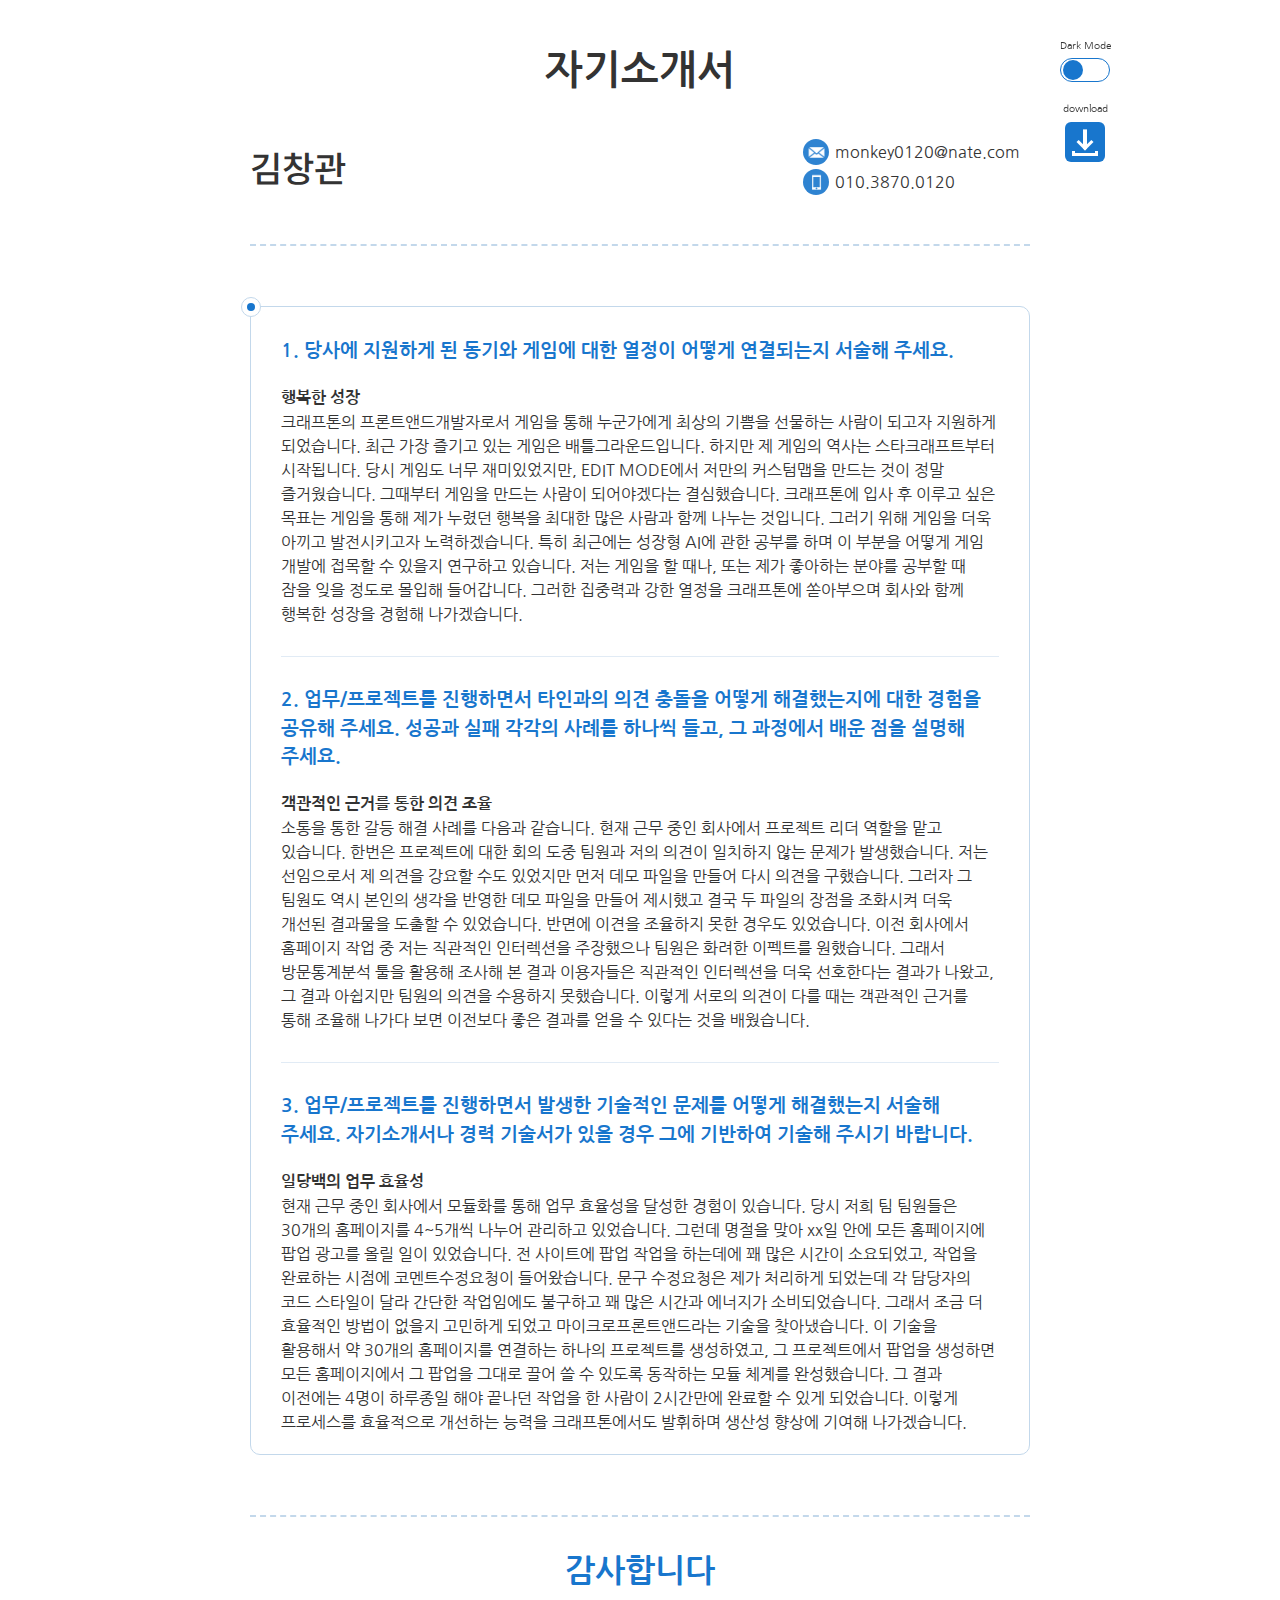
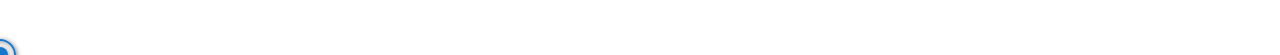
==== intro/index.html @ 507a08bc "자소서 업데이트" ====
<!DOCTYPE html>
<html lang="ko">
<head>
	<meta charset="UTF-8">
	<meta name="viewport" content="width=device-width, initial-scale=1.0, user-scalable=no, viewport-fit=cover">
	<meta http-equiv="X-UA-Compatible" content="ie=edge">
	<meta name="mobile-web-app-capable" content="yes">
	<meta name="apple-mobile-web-app-capable" content="yes">
	<title>hellolouis's resume</title>
	<link rel="preconnect" href="https://fonts.googleapis.com">
	<link rel="preconnect" href="https://fonts.gstatic.com" crossorigin>
	<link href="https://fonts.googleapis.com/css2?family=Nanum+Gothic&display=swap" rel="stylesheet">
	<link href="https://fonts.googleapis.com/css2?family=Black+Han+Sans&family=Noto+Sans+KR:wght@100..900&display=swap" rel="stylesheet">
	<link rel="shortcut icon" href="../img/favicon.png" type="image/x-icon">
	<link rel="stylesheet" href="../css/style.css">
	<script src="../js/script.js"></script>
</head>
<body>
	<div id="wrap" data-device="pc" class="intro">
		<div class="button_wrap">
			<button type="button" class="toggle"></button>
			<a target="_blank" href="../data/intro.pdf" class="download" download>
				<i class="arrow"></i>
				<i class="box"></i>
			</a>
		</div>
		<header>
			<h1>자기소개서</h1>
			<div class="inner">
				<div class="contents">
					<h2>김창관</h2>
					<p>
						<em>monkey0120@nate.com</em>
						<em>010.3870.0120</em>
					</p>
				</div>
			</div>
		</header>
		<main>
			<div class="inner">
				<article id="intro">
					<div class="contents">
						<ul>
							<li>
								<h4>1. 당사에 지원하게 된 동기와 게임에 대한 열정이 어떻게 연결되는지 서술해 주세요.</h4>
								<strong>행복한 성장</strong>
								<p>
									크래프톤의 프론트앤드개발자로서 게임을 통해 누군가에게 최상의 기쁨을 선물하는 사람이 되고자 지원하게 되었습니다. 최근 가장 즐기고 있는 게임은 배틀그라운드입니다. 하지만 제 게임의 역사는 스타크래프트부터 시작됩니다. 당시 게임도 너무 재미있었지만, EDIT MODE에서 저만의 커스텀맵을 만드는 것이 정말 즐거웠습니다. 그때부터 게임을 만드는 사람이 되어야겠다는 결심했습니다. 크래프톤에 입사 후 이루고 싶은 목표는 게임을 통해 제가 누렸던 행복을 최대한 많은 사람과 함께 나누는 것입니다. 그러기 위해 게임을 더욱 아끼고 발전시키고자 노력하겠습니다. 특히 최근에는 성장형 AI에 관한 공부를 하며 이 부분을 어떻게 게임 개발에 접목할 수 있을지 연구하고 있습니다. 저는 게임을 할 때나, 또는 제가 좋아하는 분야를 공부할 때 잠을 잊을 정도로 몰입해 들어갑니다. 그러한 집중력과 강한 열정을 크래프톤에 쏟아부으며 회사와 함께 행복한 성장을 경험해 나가겠습니다.
								</p>
							</li>
							<li>
								<h4>2. 업무/프로젝트를 진행하면서 타인과의 의견 충돌을 어떻게 해결했는지에 대한 경험을 공유해 주세요. 성공과 실패 각각의 사례를 하나씩 들고, 그 과정에서 배운 점을 설명해 주세요.</h4>
								<strong>객관적인 근거를 통한 의견 조율</strong>
								<p>
									소통을 통한 갈등 해결 사례를 다음과 같습니다. 현재 근무 중인 회사에서 프로젝트 리더 역할을 맡고 있습니다. 한번은 프로젝트에 대한 회의 도중 팀원과 저의 의견이 일치하지 않는 문제가 발생했습니다. 저는 선임으로서 제 의견을 강요할 수도 있었지만 먼저 데모 파일을 만들어 다시 의견을 구했습니다. 그러자 그 팀원도 역시 본인의 생각을 반영한 데모 파일을 만들어 제시했고 결국 두 파일의 장점을 조화시켜 더욱 개선된 결과물을 도출할 수 있었습니다. 반면에 이견을 조율하지 못한 경우도 있었습니다. 이전 회사에서 홈페이지 작업 중 저는 직관적인 인터렉션을 주장했으나 팀원은 화려한 이펙트를 원했습니다. 그래서 방문통계분석 툴을 활용해 조사해 본 결과 이용자들은 직관적인 인터렉션을 더욱 선호한다는 결과가 나왔고, 그 결과 아쉽지만 팀원의 의견을 수용하지 못했습니다. 이렇게 서로의 의견이 다를 때는 객관적인 근거를 통해 조율해 나가다 보면 이전보다 좋은 결과를 얻을 수 있다는 것을 배웠습니다.
								</p>
							</li>
							<li>
								<h4>3. 업무/프로젝트를 진행하면서 발생한 기술적인 문제를 어떻게 해결했는지 서술해 주세요. 자기소개서나 경력 기술서가 있을 경우 그에 기반하여 기술해 주시기 바랍니다.</h4>
								<strong>일당백의 업무 효율성</strong>
								<p>
									현재 근무 중인 회사에서 모듈화를 통해 업무 효율성을 달성한 경험이 있습니다. 당시 저희 팀 팀원들은 30개의 홈페이지를 4~5개씩 나누어 관리하고 있었습니다. 그런데 명절을 맞아 xx일 안에 모든 홈페이지에 팝업 광고를 올릴 일이 있었습니다. 전 사이트에 팝업 작업을 하는데에 꽤 많은 시간이 소요되었고, 작업을 완료하는 시점에 코멘트수정요청이 들어왔습니다. 문구 수정요청은 제가 처리하게 되었는데 각 담당자의 코드 스타일이 달라 간단한 작업임에도 불구하고 꽤 많은 시간과 에너지가 소비되었습니다. 그래서 조금 더 효율적인 방법이 없을지 고민하게 되었고 마이크로프론트앤드라는 기술을 찾아냈습니다. 이 기술을 활용해서 약 30개의 홈페이지를 연결하는 하나의 프로젝트를 생성하였고, 그 프로젝트에서 팝업을 생성하면 모든 홈페이지에서 그 팝업을 그대로 끌어 쓸 수 있도록 동작하는 모듈 체계를 완성했습니다. 그 결과 이전에는 4명이 하루종일 해야 끝나던 작업을 한 사람이 2시간만에 완료할 수 있게 되었습니다. 이렇게 프로세스를 효율적으로 개선하는 능력을 크래프톤에서도 발휘하며 생산성 향상에 기여해 나가겠습니다. 
								</p>
							</li>
						</ul>
					</div>
				</article>
			</div>
		</main>
		<footer>
			<div class="inner">
				<strong>감사합니다</strong>
			</div>
		</footer>
	</div>
	<div id="cursor1" class="cursor"></div>
	<div id="cursor2" class="cursor"></div>
</body>
</html>
---- css/style.css ----
@charset "utf-8";

* {--mainColor: #1876cd; --bgColor: #c3d8eb; --hoverColor:#fbfdff; --txtColor: #333; --selectionTxtColor: #fff; --docBgColor: #fff; cursor: none !important;}
.dark,
.dark * {--mainColor: #cda618; --bgColor: #ebe2c3; --hoverColor:#161616; --txtColor: #bbb; --selectionTxtColor: #161616; --docBgColor: #070d12;}
.hover {transition: transform 0.2s;}
.hover:hover {transform: scale(1.05);}
::selection {color: var(--selectionTxtColor); background-color: var(--mainColor);}

body {background-color: var(--docBgColor); transition: background-color 0.4s;}

/* RESET */
*,::before,::after {margin: 0; padding: 0; border: 0 solid transparent; outline: 0 solid transparent; box-shadow: 0 0 0 transparent; font-family: inherit; text-shadow: inherit; box-sizing: border-box; background: transparent none center center no-repeat;}
h1,h2,h3,h4,h5,h6 {font-size: inherit; font-weight: inherit;}
i,em,address {font-style: inherit;}
u,s,ins,del {text-decoration: none;}
input[type=text]::-ms-clear{display: none;}
ol,ul {list-style: none;}
input, select, textarea, mark {color: inherit; font: inherit;}
label,button,a {color: inherit; font: inherit; cursor: pointer; text-decoration: inherit;}
table {table-layout: fixed; border-collapse: collapse;}
select::-ms-expand {display:none}
input, select, button, textarea {-webkit-appearance: none; -moz-appearance: none; appearance: none;}
[type=checkbox],[type=radio] {display: none;}
img:only-child {margin: auto; display: block; max-width: 100%;}
fieldset {min-width: 0; max-width: 100%;}
:focus {outline: 0;}
textarea {resize: none;}
a {color: var(--mainColor);}
a:hover {color: #f00;}
mark {display: inline-block; position: relative; z-index: 1;}
mark::before {content: ""; position: absolute; top: 50%; bottom: 0%; left: 0; right: 0; z-index: -1; background-color: var(--mainColor);}
mark::before {opacity: 0.2;}
.dark mark::before {opacity: 0.4;}

/* CLASS */
.hidden {display: none !important;}
.tit {position: relative; padding-left: 20px;}
.tit::before {content: ""; position: absolute; top: 50%; left: 0; transform: translateY(-50%); width: 10px; height: 10px; background-color: var(--mainColor);}
.sub {position: relative; padding-left: 10px;}
.sub::before {content: ""; position: absolute; top: 0.75em; left: 0; transform: translateY(-50%); width: 4px; height: 4px; background-color: var(--txtColor); border-radius: 50%;}
.small {font-size: 0.9em;}

html,body {width:100%; height:100%;}
#wrap {position: relative; margin: auto; padding: 40px 0.6em 30px; max-width: 800px; color: var(--txtColor); font-family: "Nanum Gothic", sans-serif; font-size: 16px; line-height: 1.5; word-break: keep-all;}
#wrap[data-device="mo"] {padding-top: 2em;}
#wrap .button_wrap {display: flex; flex-wrap: wrap; padding-top: 1.1em; justify-content: center; position: fixed; z-index: 2; width: 50px; background-color: var(--docBgColor); border-radius: 3px; transition: background-color 0.4s;}
#wrap .button_wrap .toggle {position: relative; width: 50px; height: 24px; border-radius: 20px; border: 1px solid var(--mainColor); background-color: var(--docBgColor);}
#wrap[data-device="pc"] .button_wrap {top: 40px; left: 50%; margin-left: 420px;}
#wrap[data-device="mo"] .button_wrap {bottom: 1em; right: 1em;}
#wrap .toggle::before {content: "Dark Mode"; position: absolute; bottom: 100%; left: 50%; transform: translateX(-50%); margin-bottom: 5px; color: var(--txtColor); font-size: 0.6em; white-space: nowrap;}
#wrap .toggle::after {content: ""; position: absolute; top: 50%; left: 2px; transform: translateY(-50%); width: 20px; height: 20px; border-radius: 50%; background-color: var(--mainColor);  transition: left 0.4s;}
.dark #wrap .toggle::after {left: calc(100% - 21px);}
#wrap .button_wrap .download {position: relative; margin-top: 40px; width: 40px; height: 40px; border-radius: 6px;background-color: var(--mainColor);}
#wrap[data-device="pc"] .button_wrap .download:hover,
#wrap[data-device="mo"] .button_wrap .download:active {background-color: #f00;}
#wrap .download::before {content: "download"; position: absolute; bottom: 100%; left: 50%; transform: translateX(-50%); margin-bottom: 5px; color: var(--txtColor); font-size: 0.6em; white-space: nowrap;}
#wrap .download .arrow {position: absolute; top: 50%; left: 50%; transform: translate(-50%, -50%);}
#wrap .download .arrow::before {content: ""; position: absolute; top: 0; left: 0; transform: translate(-50%, -70%); width: 4px; height: 18px; background-color: var(--docBgColor);}
#wrap .download .arrow::after {content: ""; position: absolute; top: 0; left: 0; transform: translate(-50%, -50%) rotate(45deg); width: 12px; height: 12px; border-bottom: 3px solid var(--docBgColor); border-right: 3px solid var(--docBgColor);}
#wrap .download .box {position: absolute; bottom: 14%; left: 50%; transform: translateX(-50%); width: 26px; height: 5px; border: 3px solid var(--docBgColor); border-top: 0;}

.inner {position: relative; margin: auto; height: 100%;}

header {position: relative; padding-top: 190px;}
header h1 {margin-bottom: 30px; align-items: center; font-size: 2.5em; font-weight: 700; text-align: center;}
.intro header {padding-top: 0;}
header .profile {position: absolute; top: 0; left: 50%; transform: translateX(-50%); padding: 4px; width: 180px; height: 180px; background-color: var(--mainColor); background-image: url(../img/profile.png); background-size: 70% 70%; background-position: 50% 55%; background-clip: content-box; border-radius: 50%; border: 2px solid var(--mainColor);}
header .inner {padding-bottom: 40px; border-bottom: 2px dashed var(--bgColor);}
header .contents {position: relative; display: flex; align-items: center; justify-content: space-between;}
header .contents h2 {font-family: "Noto Sans KR", sans-serif; font-size: 2.2em; font-weight: 500;}
header .contents p {padding: 10px;}
header .contents p em {display: block; position: relative;}
header .contents p em::before {content: ""; position: absolute; top: 50%; right: 100%; transform: translateY(-50%); margin-right: 6px; width: 26px; height: 26px; background-color: var(--mainColor); border-radius: 50%; background-position: 48% 53%; background-size: 80%; opacity: 0.9;}
header .contents p em:nth-child(1)::before {background-image: url(../img/ico_mail.png);}
header .contents p em:nth-child(2)::before {background-image: url(../img/ico_phone.png);}
header .contents p em+em {margin-top: 6px;}

main {}
main article {position: relative; margin: 60px 0; padding: 30px 30px 20px; border: 1px solid var(--bgColor); border-radius: 10px;}
main article:hover {background-color: var(--hoverColor);}
main article h3 {position: absolute; top: 0; left: 0; transform: translateY(-50%); padding: 0 16px 0 20px; color: var(--mainColor); font-size: 1.4em; font-weight: 700; background-color: var(--docBgColor); border-radius: 100px; transition: background-color 0.4s;}
main article::before {content: ""; position: absolute; z-index: 1; top: 0%; left: 0; transform: translate(-50%, -50%); width: 20px; height: 20px; border: 1px solid var(--bgColor); background-color: var(--docBgColor); border-radius: 50%; transition: background-color 0.4s;}
main article::after {content: ""; position: absolute; z-index: 2; top: 0%; left: 0; transform: translate(-50%, -50%); width: 8px; height: 8px; background-color: var(--mainColor); border-radius: 50%; transition: background-color 0.4s;}

#think .contents ul {}
#think .contents ul li {display: flex; align-items: flex-start; justify-content: space-between;}
#think .contents ul li+li {margin-top: 10px;}
#think .contents ul li strong {width: 20%; color: var(--txtColor); font-weight: 700;}
#think .contents ul li em {width: 78%;}
#think .contents ul li em span {display: block;}

#job .contents ul {}
#job .contents ul li {}
#job .contents ul li+li {margin-top: 10px;}
#job .contents ul li strong {display: block; color: var(--txtColor); font-weight: 700;}
#job .contents ul li em {display: block;}
#job .contents ul li em span {display: block;}

#skill {}
#skill ol {display: flex; flex-wrap: wrap; margin-left: -20px;}
#skill ol li {position: relative; margin-bottom: 0.5em; margin-left: 20px; padding: 3px 15px; background-color: var(--docBgColor); border: 1px solid var(--mainColor); border-radius: 100px; transition: background-color 0.4s;}
#skill ol li::after {content: ","; position: absolute; bottom: 0; left: 100%; margin-left: 0.2em; color: var(--mainColor); font-size: 1.4em; font-weight: 700;}
#skill ol li:last-child::after {content: none;}

#project {}
#project .contents {}
#project .contents ul {}
#project .contents ul li {position: relative; align-items: flex-start; justify-content: space-between;}
#project .contents ul li+li {margin-top: 60px;}
#project .contents ul li+li::before {content: ""; position: absolute; top: -30px; left: 0; right: 0; height: 1px; background-color: var(--bgColor); opacity: 0.5;}
#project .contents ul li strong {}
#project .contents ul li p {padding-top: 5px;}
#project .contents ul li p em {display: flex; padding-left: 10px; position: relative;}
#project .contents ul li p em::before {content: "-"; position: absolute; top: 0.75em; left: 0; transform: translateY(-50%);}
#project .contents ul li p em span {position: relative;}
#project .contents ul li p em span+span {margin-left: 10px;}
#project .contents ul li p em span+span::before {content: ":"; position: absolute; top: 0; left: -7px;}

#career {}
#career .contents {}
#career .contents ul {}
#career .contents ul li {display: flex; position: relative; align-items: flex-start; justify-content: space-between;}
#career .contents ul li+li {margin-top: 60px;}
#career .contents ul li+li::before {content: ""; position: absolute; top: -30px; left: 0; right: 0; height: 1px; background-color: var(--bgColor); opacity: 0.5;}
#career .contents ul li .name {width: 22%;}
#career .contents ul li .name strong {display: block; word-break: break-all;}
#career .contents ul li .name span {display: block;}
#career .contents ul li .contents {width: 75%;}
#career .contents ul li .contents dl {margin: 0;}
#career .contents ul li .contents p+dl {margin-top: 20px;}
#career .contents ul li .contents dl dt {margin-bottom: 4px; font-weight: 700;}
#career .contents ul li .contents dl dd+dt {margin-top: 20px; }
#career .contents ul li .contents dl dd {}
#career .contents ul li .contents dl dd em {display: block;}
#career .contents ul li .contents dl dd span {display: block; padding-left: 10px; position: relative;}
#career .contents ul li .contents dl dd span::before {content: "-"; position: absolute; top: 0.75em; left: 0; transform: translateY(-50%);}

#game {}
#game ol {display: flex; align-items: flex-start; justify-content: space-around;}
#game ol li {position: relative; padding-top: 5.5em; width: 120px; max-width: 20%; text-align: center;}
#wrap[data-device="mo"] #game ol li {padding-top: 3em;}
#game ol li::before {content: ""; position: absolute; top: 0; left: 50%; transform: translateX(-50%); padding-top: 65%; width: 65%; background-color: #ddd; background-size: cover; border-radius: 50%; border: 1px solid var(--mainColor);}
#game ol li:nth-child(1):before {background-image: url(../img/game_pubg.png);}
#game ol li:nth-child(2):before {background-image: url(../img/game_lol.png);}
#game ol li:nth-child(3):before {background-image: url(../img/game_lostark.png);}
#game ol li:nth-child(4):before {background-image: url(../img/game_etc.png);}
#game ol li em {display: block;}

#intro {}
#intro h4 {color: var(--mainColor); font-size: 1.2em; font-weight: 700;}
#intro strong {display: block; margin-top: 20px;}
#intro .contents ul li {position: relative; align-items: flex-start; justify-content: space-between;}
#intro .contents ul li+li {margin-top: 60px;}
#intro .contents ul li+li::before {content: ""; position: absolute; top: -30px; left: 0; right: 0; height: 1px; background-color: var(--bgColor); opacity: 0.5;}

footer {}
footer .inner {border-top: 2px dashed var(--bgColor);}
footer strong {display: block; padding: 30px 0; text-align: center; color: var(--mainColor); font-size: 2em;}

:hover .cursor {display: block !important;}
[data-device="mo"] ~ .cursor {display: none !important;}
#cursor1 {display: none; position: fixed; z-index: 4; transform: translate(-50%, -50%); width: 16px; height: 16px; border-radius: 50%; background-color: var(--mainColor); box-shadow: 1px 1px 5px rgba(0,0,0,0.4); pointer-events: none;}
#cursor2 {display: none; position: fixed; z-index: 3; transform: translate(-50%, -50%); width: 32px; height: 32px; border-radius: 50%; border: 2px solid var(--mainColor); box-shadow: inset 1px 1px 5px rgba(0,0,0,0.4), 1px 1px 5px rgba(0,0,0,0.5); pointer-events: none; transition: width 0.3s, height 0.3s;}

:active #cursor2 {width: 16px; height: 16px;}
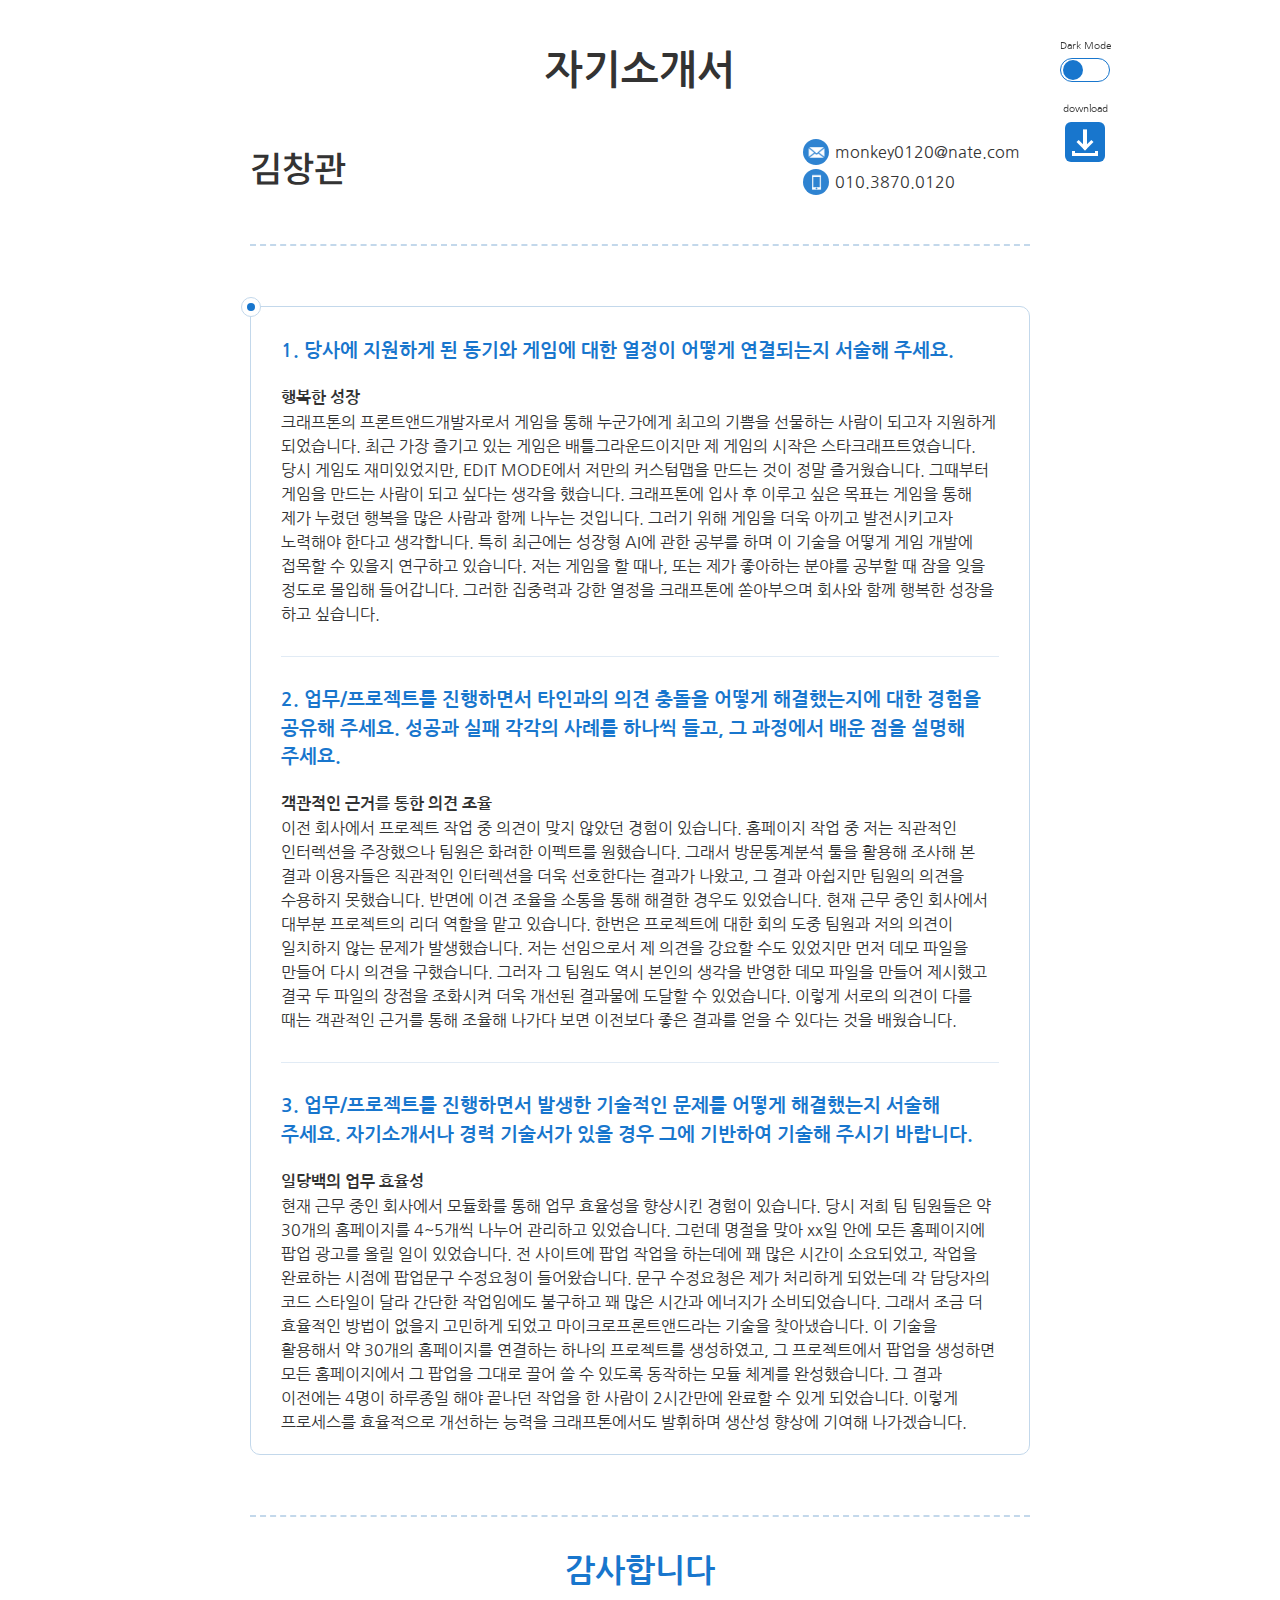
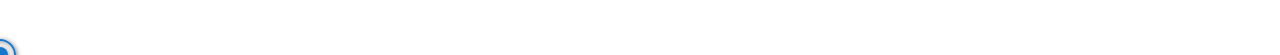
==== commit a906a064: "인트로 내용 수정" ====
--- a/intro/index.html
+++ b/intro/index.html
@@ -45,21 +45,21 @@
 								<h4>1. 당사에 지원하게 된 동기와 게임에 대한 열정이 어떻게 연결되는지 서술해 주세요.</h4>
 								<strong>행복한 성장</strong>
 								<p>
-									크래프톤의 프론트앤드개발자로서 게임을 통해 누군가에게 최상의 기쁨을 선물하는 사람이 되고자 지원하게 되었습니다. 최근 가장 즐기고 있는 게임은 배틀그라운드입니다. 하지만 제 게임의 역사는 스타크래프트부터 시작됩니다. 당시 게임도 너무 재미있었지만, EDIT MODE에서 저만의 커스텀맵을 만드는 것이 정말 즐거웠습니다. 그때부터 게임을 만드는 사람이 되어야겠다는 결심했습니다. 크래프톤에 입사 후 이루고 싶은 목표는 게임을 통해 제가 누렸던 행복을 최대한 많은 사람과 함께 나누는 것입니다. 그러기 위해 게임을 더욱 아끼고 발전시키고자 노력하겠습니다. 특히 최근에는 성장형 AI에 관한 공부를 하며 이 부분을 어떻게 게임 개발에 접목할 수 있을지 연구하고 있습니다. 저는 게임을 할 때나, 또는 제가 좋아하는 분야를 공부할 때 잠을 잊을 정도로 몰입해 들어갑니다. 그러한 집중력과 강한 열정을 크래프톤에 쏟아부으며 회사와 함께 행복한 성장을 경험해 나가겠습니다.
+									크래프톤의 프론트앤드개발자로서 게임을 통해 누군가에게 최고의 기쁨을 선물하는 사람이 되고자 지원하게 되었습니다. 최근 가장 즐기고 있는 게임은 배틀그라운드이지만 제 게임의 시작은 스타크래프트였습니다. 당시 게임도 재미있었지만, EDIT MODE에서 저만의 커스텀맵을 만드는 것이 정말 즐거웠습니다. 그때부터 게임을 만드는 사람이 되고 싶다는 생각을 했습니다. 크래프톤에 입사 후 이루고 싶은 목표는 게임을 통해 제가 누렸던 행복을 많은 사람과 함께 나누는 것입니다. 그러기 위해 게임을 더욱 아끼고 발전시키고자 노력해야 한다고 생각합니다. 특히 최근에는 성장형 AI에 관한 공부를 하며 이 기술을 어떻게 게임 개발에 접목할 수 있을지 연구하고 있습니다. 저는 게임을 할 때나, 또는 제가 좋아하는 분야를 공부할 때 잠을 잊을 정도로 몰입해 들어갑니다. 그러한 집중력과 강한 열정을 크래프톤에 쏟아부으며 회사와 함께 행복한 성장을 하고 싶습니다.
 								</p>
 							</li>
 							<li>
 								<h4>2. 업무/프로젝트를 진행하면서 타인과의 의견 충돌을 어떻게 해결했는지에 대한 경험을 공유해 주세요. 성공과 실패 각각의 사례를 하나씩 들고, 그 과정에서 배운 점을 설명해 주세요.</h4>
 								<strong>객관적인 근거를 통한 의견 조율</strong>
 								<p>
-									소통을 통한 갈등 해결 사례를 다음과 같습니다. 현재 근무 중인 회사에서 프로젝트 리더 역할을 맡고 있습니다. 한번은 프로젝트에 대한 회의 도중 팀원과 저의 의견이 일치하지 않는 문제가 발생했습니다. 저는 선임으로서 제 의견을 강요할 수도 있었지만 먼저 데모 파일을 만들어 다시 의견을 구했습니다. 그러자 그 팀원도 역시 본인의 생각을 반영한 데모 파일을 만들어 제시했고 결국 두 파일의 장점을 조화시켜 더욱 개선된 결과물을 도출할 수 있었습니다. 반면에 이견을 조율하지 못한 경우도 있었습니다. 이전 회사에서 홈페이지 작업 중 저는 직관적인 인터렉션을 주장했으나 팀원은 화려한 이펙트를 원했습니다. 그래서 방문통계분석 툴을 활용해 조사해 본 결과 이용자들은 직관적인 인터렉션을 더욱 선호한다는 결과가 나왔고, 그 결과 아쉽지만 팀원의 의견을 수용하지 못했습니다. 이렇게 서로의 의견이 다를 때는 객관적인 근거를 통해 조율해 나가다 보면 이전보다 좋은 결과를 얻을 수 있다는 것을 배웠습니다.
+									이전 회사에서 프로젝트 작업 중 의견이 맞지 않았던 경험이 있습니다. 홈페이지 작업 중 저는 직관적인 인터렉션을 주장했으나 팀원은 화려한 이펙트를 원했습니다. 그래서 방문통계분석 툴을 활용해 조사해 본 결과 이용자들은 직관적인 인터렉션을 더욱 선호한다는 결과가 나왔고, 그 결과 아쉽지만 팀원의 의견을 수용하지 못했습니다. 반면에 이견 조율을 소통을 통해 해결한 경우도 있었습니다. 현재 근무 중인 회사에서 대부분 프로젝트의 리더 역할을 맡고 있습니다. 한번은 프로젝트에 대한 회의 도중 팀원과 저의 의견이 일치하지 않는 문제가 발생했습니다. 저는 선임으로서 제 의견을 강요할 수도 있었지만 먼저 데모 파일을 만들어 다시 의견을 구했습니다. 그러자 그 팀원도 역시 본인의 생각을 반영한 데모 파일을 만들어 제시했고 결국 두 파일의 장점을 조화시켜 더욱 개선된 결과물에 도달할 수 있었습니다. 이렇게 서로의 의견이 다를 때는 객관적인 근거를 통해 조율해 나가다 보면 이전보다 좋은 결과를 얻을 수 있다는 것을 배웠습니다.
 								</p>
 							</li>
 							<li>
 								<h4>3. 업무/프로젝트를 진행하면서 발생한 기술적인 문제를 어떻게 해결했는지 서술해 주세요. 자기소개서나 경력 기술서가 있을 경우 그에 기반하여 기술해 주시기 바랍니다.</h4>
 								<strong>일당백의 업무 효율성</strong>
 								<p>
-									현재 근무 중인 회사에서 모듈화를 통해 업무 효율성을 달성한 경험이 있습니다. 당시 저희 팀 팀원들은 30개의 홈페이지를 4~5개씩 나누어 관리하고 있었습니다. 그런데 명절을 맞아 xx일 안에 모든 홈페이지에 팝업 광고를 올릴 일이 있었습니다. 전 사이트에 팝업 작업을 하는데에 꽤 많은 시간이 소요되었고, 작업을 완료하는 시점에 코멘트수정요청이 들어왔습니다. 문구 수정요청은 제가 처리하게 되었는데 각 담당자의 코드 스타일이 달라 간단한 작업임에도 불구하고 꽤 많은 시간과 에너지가 소비되었습니다. 그래서 조금 더 효율적인 방법이 없을지 고민하게 되었고 마이크로프론트앤드라는 기술을 찾아냈습니다. 이 기술을 활용해서 약 30개의 홈페이지를 연결하는 하나의 프로젝트를 생성하였고, 그 프로젝트에서 팝업을 생성하면 모든 홈페이지에서 그 팝업을 그대로 끌어 쓸 수 있도록 동작하는 모듈 체계를 완성했습니다. 그 결과 이전에는 4명이 하루종일 해야 끝나던 작업을 한 사람이 2시간만에 완료할 수 있게 되었습니다. 이렇게 프로세스를 효율적으로 개선하는 능력을 크래프톤에서도 발휘하며 생산성 향상에 기여해 나가겠습니다. 
+									현재 근무 중인 회사에서 모듈화를 통해 업무 효율성을 향상시킨 경험이 있습니다. 당시 저희 팀 팀원들은 약 30개의 홈페이지를 4~5개씩 나누어 관리하고 있었습니다. 그런데 명절을 맞아 xx일 안에 모든 홈페이지에 팝업 광고를 올릴 일이 있었습니다. 전 사이트에 팝업 작업을 하는데에 꽤 많은 시간이 소요되었고, 작업을 완료하는 시점에 팝업문구 수정요청이 들어왔습니다. 문구 수정요청은 제가 처리하게 되었는데 각 담당자의 코드 스타일이 달라 간단한 작업임에도 불구하고 꽤 많은 시간과 에너지가 소비되었습니다. 그래서 조금 더 효율적인 방법이 없을지 고민하게 되었고 마이크로프론트앤드라는 기술을 찾아냈습니다. 이 기술을 활용해서 약 30개의 홈페이지를 연결하는 하나의 프로젝트를 생성하였고, 그 프로젝트에서 팝업을 생성하면 모든 홈페이지에서 그 팝업을 그대로 끌어 쓸 수 있도록 동작하는 모듈 체계를 완성했습니다. 그 결과 이전에는 4명이 하루종일 해야 끝나던 작업을 한 사람이 2시간만에 완료할 수 있게 되었습니다. 이렇게 프로세스를 효율적으로 개선하는 능력을 크래프톤에서도 발휘하며 생산성 향상에 기여해 나가겠습니다. 
 								</p>
 							</li>
 						</ul>
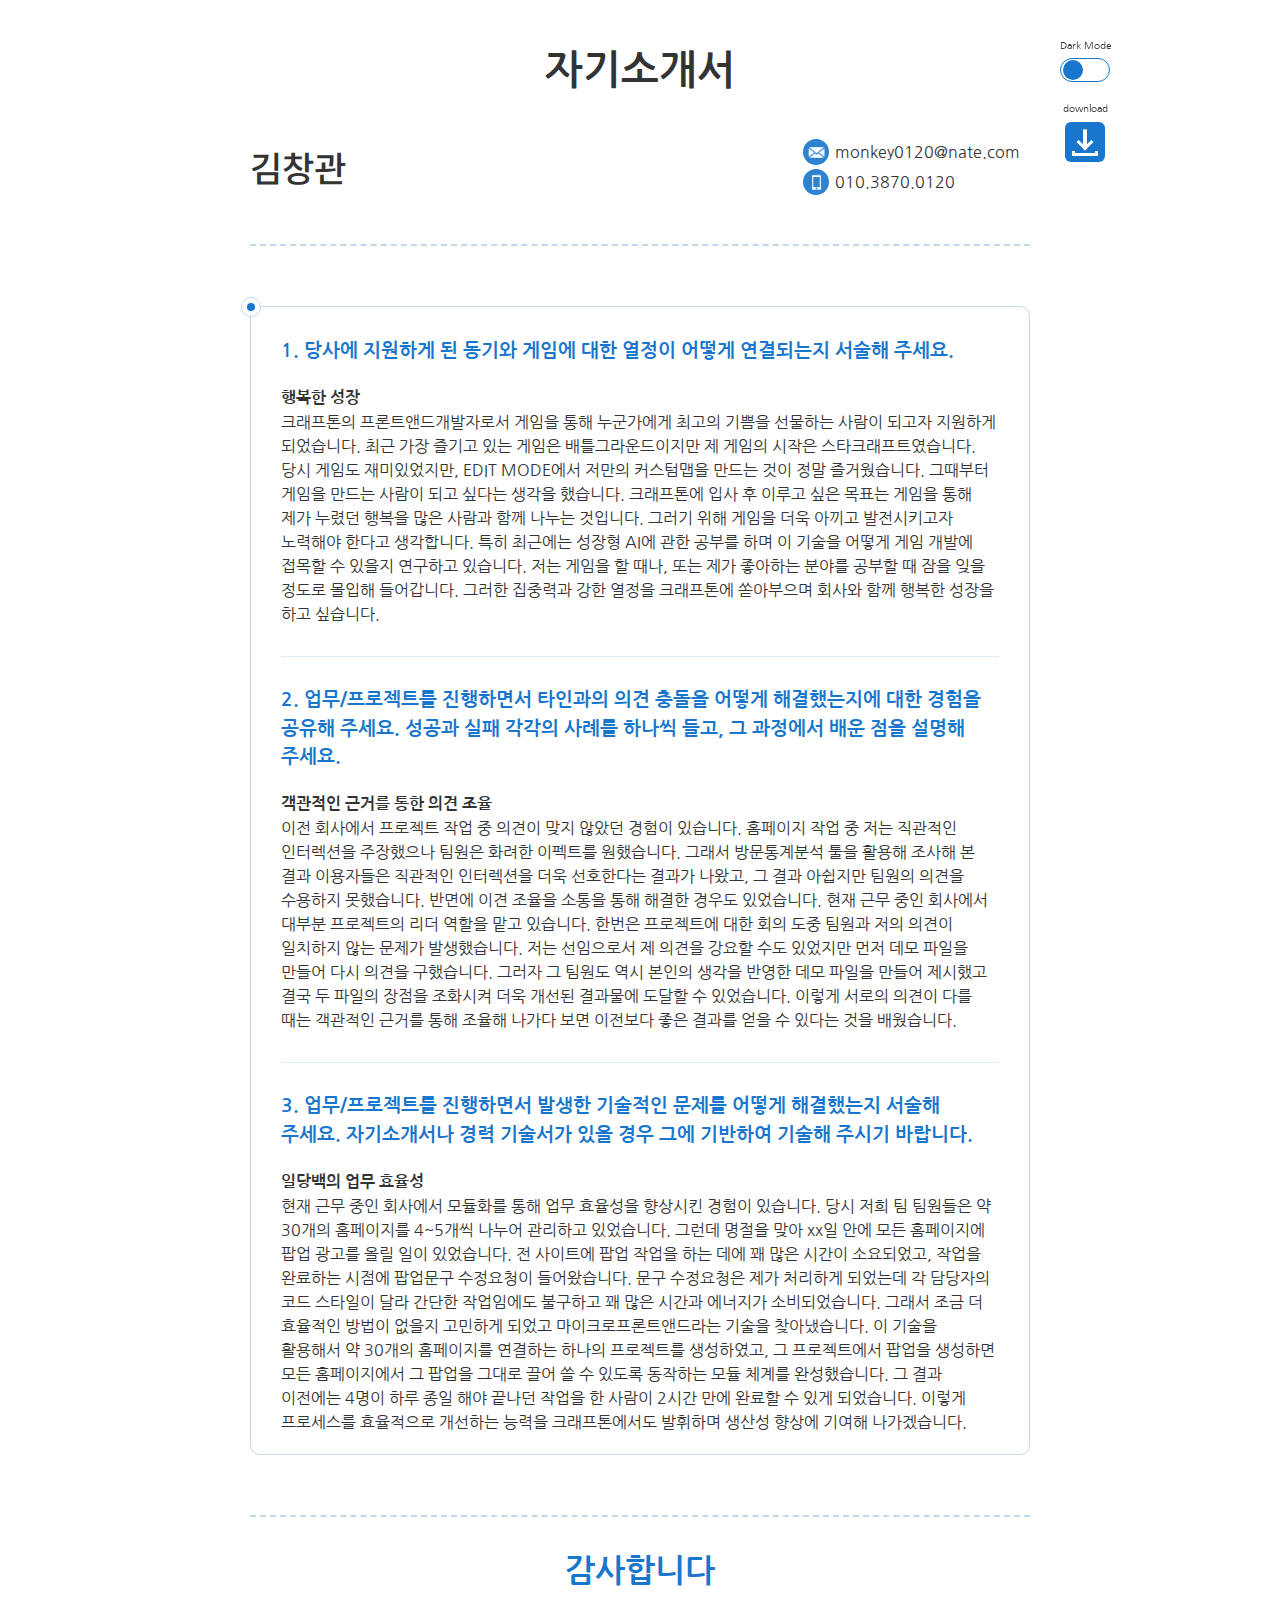
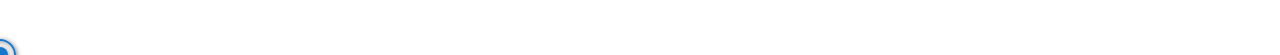
==== commit aa3b94fe: "오타수정" ====
--- a/intro/index.html
+++ b/intro/index.html
@@ -59,7 +59,7 @@
 								<h4>3. 업무/프로젝트를 진행하면서 발생한 기술적인 문제를 어떻게 해결했는지 서술해 주세요. 자기소개서나 경력 기술서가 있을 경우 그에 기반하여 기술해 주시기 바랍니다.</h4>
 								<strong>일당백의 업무 효율성</strong>
 								<p>
-									현재 근무 중인 회사에서 모듈화를 통해 업무 효율성을 향상시킨 경험이 있습니다. 당시 저희 팀 팀원들은 약 30개의 홈페이지를 4~5개씩 나누어 관리하고 있었습니다. 그런데 명절을 맞아 xx일 안에 모든 홈페이지에 팝업 광고를 올릴 일이 있었습니다. 전 사이트에 팝업 작업을 하는데에 꽤 많은 시간이 소요되었고, 작업을 완료하는 시점에 팝업문구 수정요청이 들어왔습니다. 문구 수정요청은 제가 처리하게 되었는데 각 담당자의 코드 스타일이 달라 간단한 작업임에도 불구하고 꽤 많은 시간과 에너지가 소비되었습니다. 그래서 조금 더 효율적인 방법이 없을지 고민하게 되었고 마이크로프론트앤드라는 기술을 찾아냈습니다. 이 기술을 활용해서 약 30개의 홈페이지를 연결하는 하나의 프로젝트를 생성하였고, 그 프로젝트에서 팝업을 생성하면 모든 홈페이지에서 그 팝업을 그대로 끌어 쓸 수 있도록 동작하는 모듈 체계를 완성했습니다. 그 결과 이전에는 4명이 하루종일 해야 끝나던 작업을 한 사람이 2시간만에 완료할 수 있게 되었습니다. 이렇게 프로세스를 효율적으로 개선하는 능력을 크래프톤에서도 발휘하며 생산성 향상에 기여해 나가겠습니다. 
+									현재 근무 중인 회사에서 모듈화를 통해 업무 효율성을 향상시킨 경험이 있습니다. 당시 저희 팀 팀원들은 약 30개의 홈페이지를 4~5개씩 나누어 관리하고 있었습니다. 그런데 명절을 맞아 xx일 안에 모든 홈페이지에 팝업 광고를 올릴 일이 있었습니다. 전 사이트에 팝업 작업을 하는 데에 꽤 많은 시간이 소요되었고, 작업을 완료하는 시점에 팝업문구 수정요청이 들어왔습니다. 문구 수정요청은 제가 처리하게 되었는데 각 담당자의 코드 스타일이 달라 간단한 작업임에도 불구하고 꽤 많은 시간과 에너지가 소비되었습니다. 그래서 조금 더 효율적인 방법이 없을지 고민하게 되었고 마이크로프론트앤드라는 기술을 찾아냈습니다. 이 기술을 활용해서 약 30개의 홈페이지를 연결하는 하나의 프로젝트를 생성하였고, 그 프로젝트에서 팝업을 생성하면 모든 홈페이지에서 그 팝업을 그대로 끌어 쓸 수 있도록 동작하는 모듈 체계를 완성했습니다. 그 결과 이전에는 4명이 하루 종일 해야 끝나던 작업을 한 사람이 2시간 만에 완료할 수 있게 되었습니다. 이렇게 프로세스를 효율적으로 개선하는 능력을 크래프톤에서도 발휘하며 생산성 향상에 기여해 나가겠습니다. 
 								</p>
 							</li>
 						</ul>
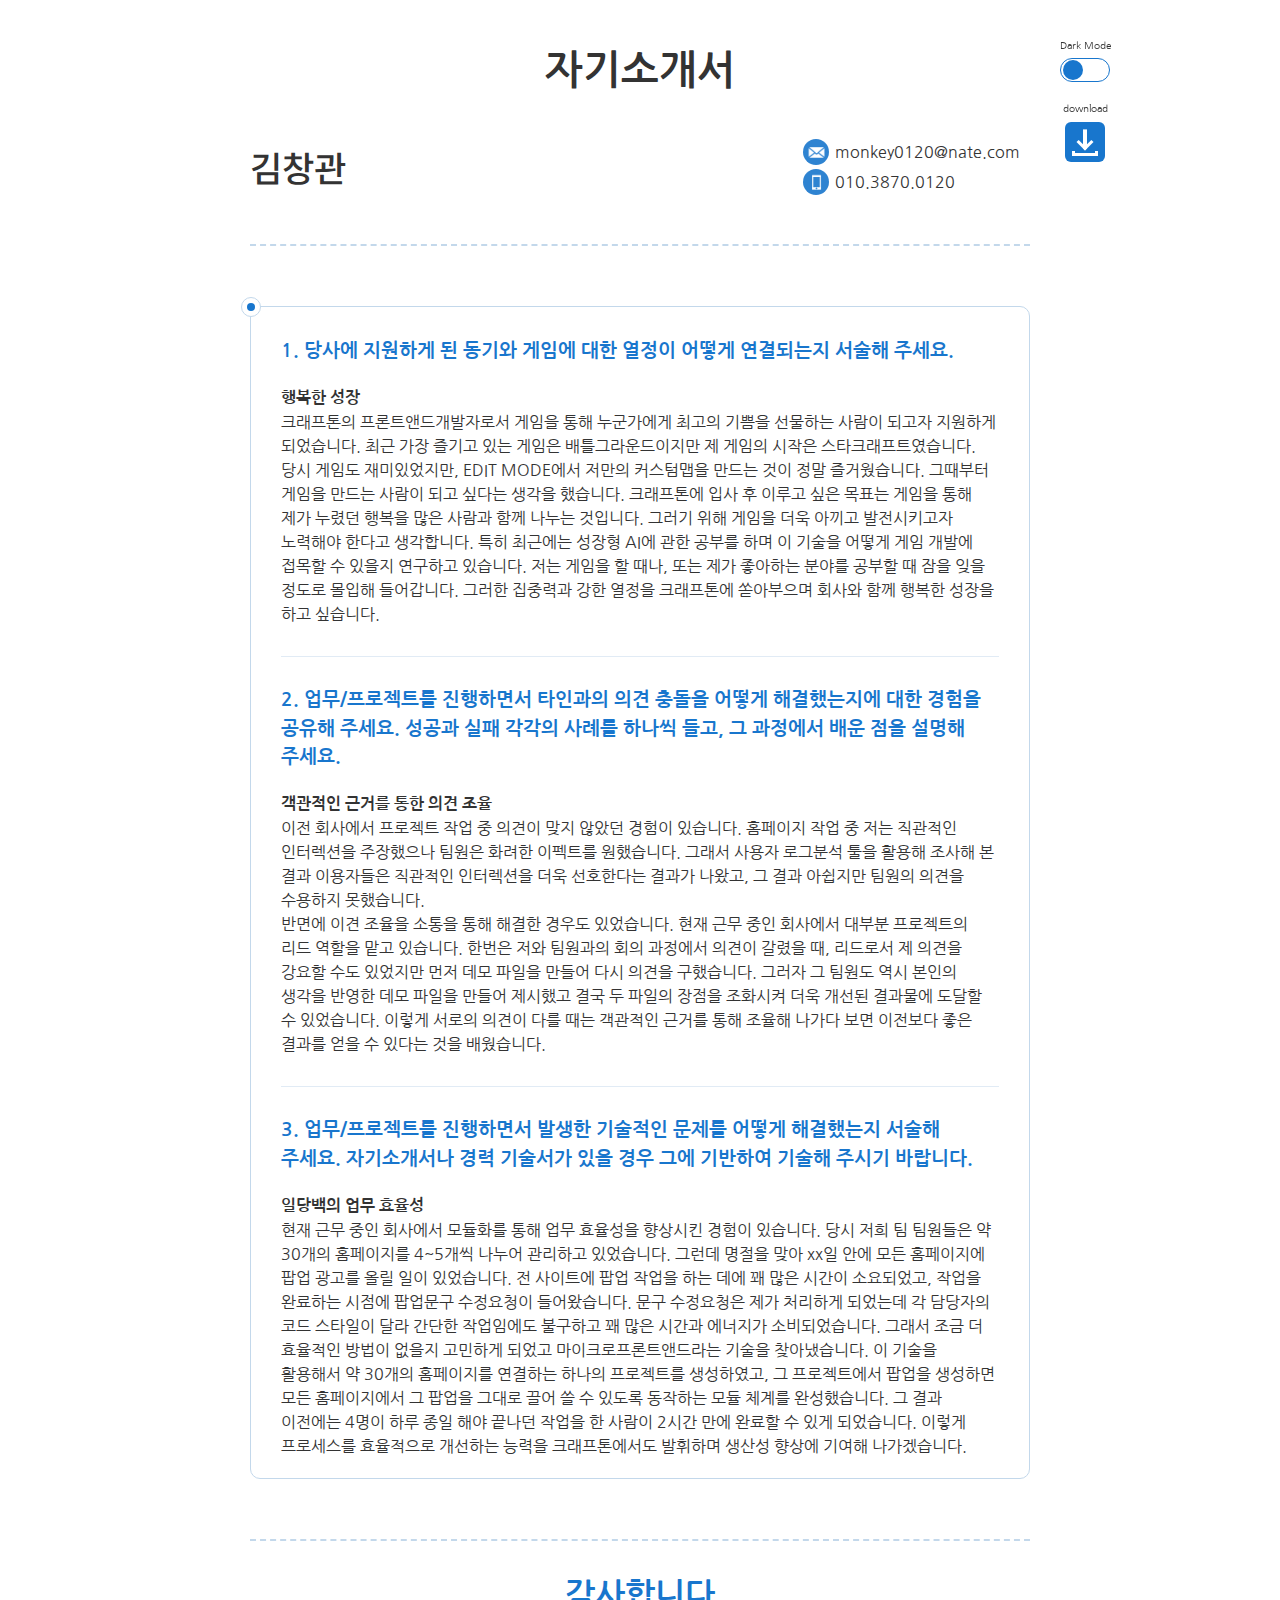
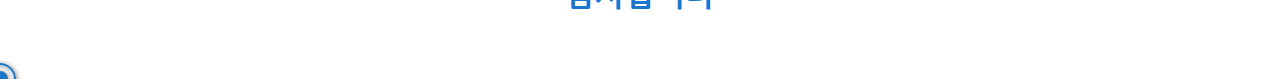
==== commit 06e87641: "수정" ====
--- a/intro/index.html
+++ b/intro/index.html
@@ -52,7 +52,7 @@
 								<h4>2. 업무/프로젝트를 진행하면서 타인과의 의견 충돌을 어떻게 해결했는지에 대한 경험을 공유해 주세요. 성공과 실패 각각의 사례를 하나씩 들고, 그 과정에서 배운 점을 설명해 주세요.</h4>
 								<strong>객관적인 근거를 통한 의견 조율</strong>
 								<p>
-									이전 회사에서 프로젝트 작업 중 의견이 맞지 않았던 경험이 있습니다. 홈페이지 작업 중 저는 직관적인 인터렉션을 주장했으나 팀원은 화려한 이펙트를 원했습니다. 그래서 방문통계분석 툴을 활용해 조사해 본 결과 이용자들은 직관적인 인터렉션을 더욱 선호한다는 결과가 나왔고, 그 결과 아쉽지만 팀원의 의견을 수용하지 못했습니다. 반면에 이견 조율을 소통을 통해 해결한 경우도 있었습니다. 현재 근무 중인 회사에서 대부분 프로젝트의 리더 역할을 맡고 있습니다. 한번은 프로젝트에 대한 회의 도중 팀원과 저의 의견이 일치하지 않는 문제가 발생했습니다. 저는 선임으로서 제 의견을 강요할 수도 있었지만 먼저 데모 파일을 만들어 다시 의견을 구했습니다. 그러자 그 팀원도 역시 본인의 생각을 반영한 데모 파일을 만들어 제시했고 결국 두 파일의 장점을 조화시켜 더욱 개선된 결과물에 도달할 수 있었습니다. 이렇게 서로의 의견이 다를 때는 객관적인 근거를 통해 조율해 나가다 보면 이전보다 좋은 결과를 얻을 수 있다는 것을 배웠습니다.
+									이전 회사에서 프로젝트 작업 중 의견이 맞지 않았던 경험이 있습니다. 홈페이지 작업 중 저는 직관적인 인터렉션을 주장했으나 팀원은 화려한 이펙트를 원했습니다. 그래서 사용자 로그분석 툴을 활용해 조사해 본 결과 이용자들은 직관적인 인터렉션을 더욱 선호한다는 결과가 나왔고, 그 결과 아쉽지만 팀원의 의견을 수용하지 못했습니다.<br>반면에 이견 조율을 소통을 통해 해결한 경우도 있었습니다. 현재 근무 중인 회사에서 대부분 프로젝트의 리드 역할을 맡고 있습니다. 한번은 저와 팀원과의 회의 과정에서 의견이 갈렸을 때, 리드로서 제 의견을 강요할 수도 있었지만 먼저 데모 파일을 만들어 다시 의견을 구했습니다. 그러자 그 팀원도 역시 본인의 생각을 반영한 데모 파일을 만들어 제시했고 결국 두 파일의 장점을 조화시켜 더욱 개선된 결과물에 도달할 수 있었습니다. 이렇게 서로의 의견이 다를 때는 객관적인 근거를 통해 조율해 나가다 보면 이전보다 좋은 결과를 얻을 수 있다는 것을 배웠습니다.
 								</p>
 							</li>
 							<li>
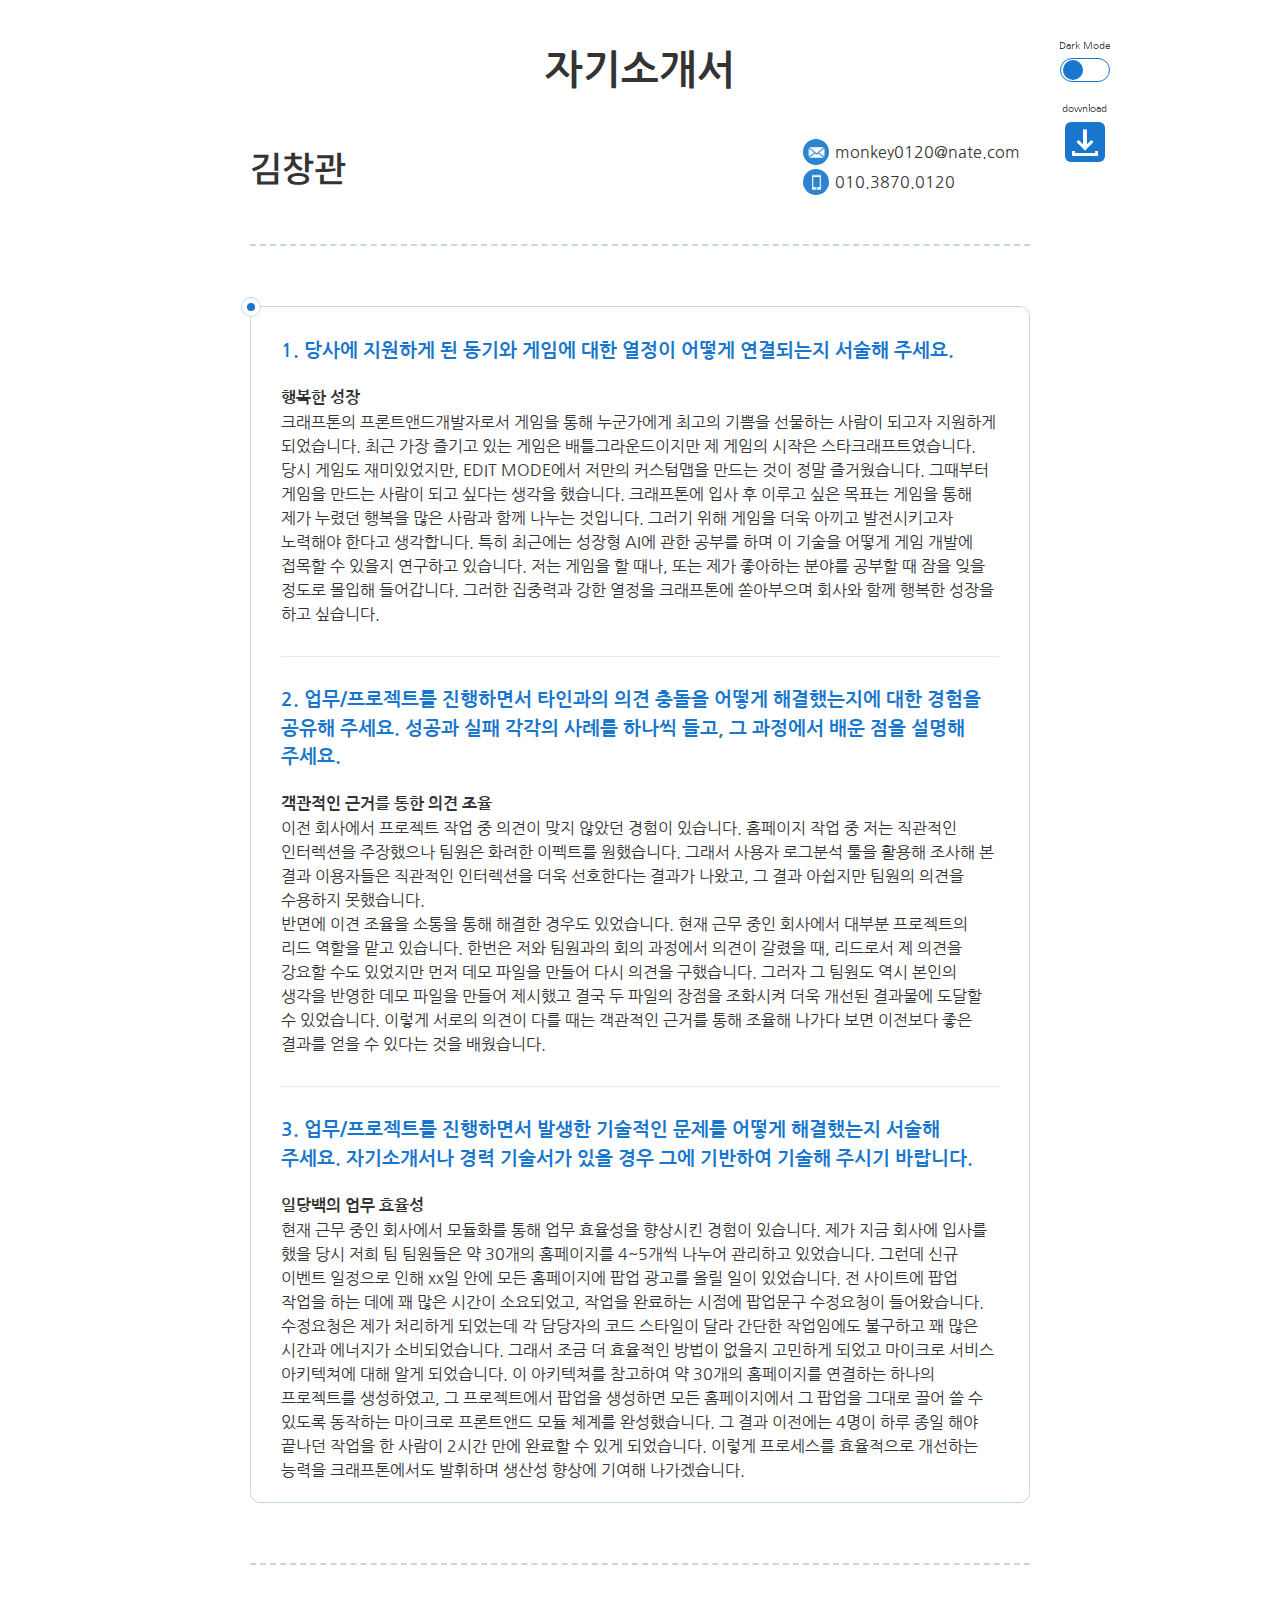
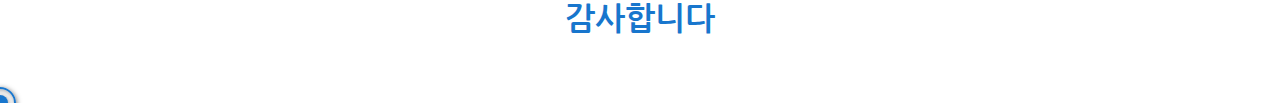
==== commit 2dd5bd7e: "코멘트 수정" ====
--- a/intro/index.html
+++ b/intro/index.html
@@ -59,7 +59,7 @@
 								<h4>3. 업무/프로젝트를 진행하면서 발생한 기술적인 문제를 어떻게 해결했는지 서술해 주세요. 자기소개서나 경력 기술서가 있을 경우 그에 기반하여 기술해 주시기 바랍니다.</h4>
 								<strong>일당백의 업무 효율성</strong>
 								<p>
-									현재 근무 중인 회사에서 모듈화를 통해 업무 효율성을 향상시킨 경험이 있습니다. 당시 저희 팀 팀원들은 약 30개의 홈페이지를 4~5개씩 나누어 관리하고 있었습니다. 그런데 명절을 맞아 xx일 안에 모든 홈페이지에 팝업 광고를 올릴 일이 있었습니다. 전 사이트에 팝업 작업을 하는 데에 꽤 많은 시간이 소요되었고, 작업을 완료하는 시점에 팝업문구 수정요청이 들어왔습니다. 문구 수정요청은 제가 처리하게 되었는데 각 담당자의 코드 스타일이 달라 간단한 작업임에도 불구하고 꽤 많은 시간과 에너지가 소비되었습니다. 그래서 조금 더 효율적인 방법이 없을지 고민하게 되었고 마이크로프론트앤드라는 기술을 찾아냈습니다. 이 기술을 활용해서 약 30개의 홈페이지를 연결하는 하나의 프로젝트를 생성하였고, 그 프로젝트에서 팝업을 생성하면 모든 홈페이지에서 그 팝업을 그대로 끌어 쓸 수 있도록 동작하는 모듈 체계를 완성했습니다. 그 결과 이전에는 4명이 하루 종일 해야 끝나던 작업을 한 사람이 2시간 만에 완료할 수 있게 되었습니다. 이렇게 프로세스를 효율적으로 개선하는 능력을 크래프톤에서도 발휘하며 생산성 향상에 기여해 나가겠습니다. 
+									현재 근무 중인 회사에서 모듈화를 통해 업무 효율성을 향상시킨 경험이 있습니다. 제가 지금 회사에 입사를 했을 당시 저희 팀 팀원들은 약 30개의 홈페이지를 4~5개씩 나누어 관리하고 있었습니다. 그런데 신규 이벤트 일정으로 인해 xx일 안에 모든 홈페이지에 팝업 광고를 올릴 일이 있었습니다. 전 사이트에 팝업 작업을 하는 데에 꽤 많은 시간이 소요되었고, 작업을 완료하는 시점에 팝업문구 수정요청이 들어왔습니다. 수정요청은 제가 처리하게 되었는데 각 담당자의 코드 스타일이 달라 간단한 작업임에도 불구하고 꽤 많은 시간과 에너지가 소비되었습니다. 그래서 조금 더 효율적인 방법이 없을지 고민하게 되었고 마이크로 서비스 아키텍쳐에 대해 알게 되었습니다. 이 아키텍쳐를 참고하여 약 30개의 홈페이지를 연결하는 하나의 프로젝트를 생성하였고, 그 프로젝트에서 팝업을 생성하면 모든 홈페이지에서 그 팝업을 그대로 끌어 쓸 수 있도록 동작하는 마이크로 프론트앤드 모듈 체계를 완성했습니다. 그 결과 이전에는 4명이 하루 종일 해야 끝나던 작업을 한 사람이 2시간 만에 완료할 수 있게 되었습니다. 이렇게 프로세스를 효율적으로 개선하는 능력을 크래프톤에서도 발휘하며 생산성 향상에 기여해 나가겠습니다. 
 								</p>
 							</li>
 						</ul>
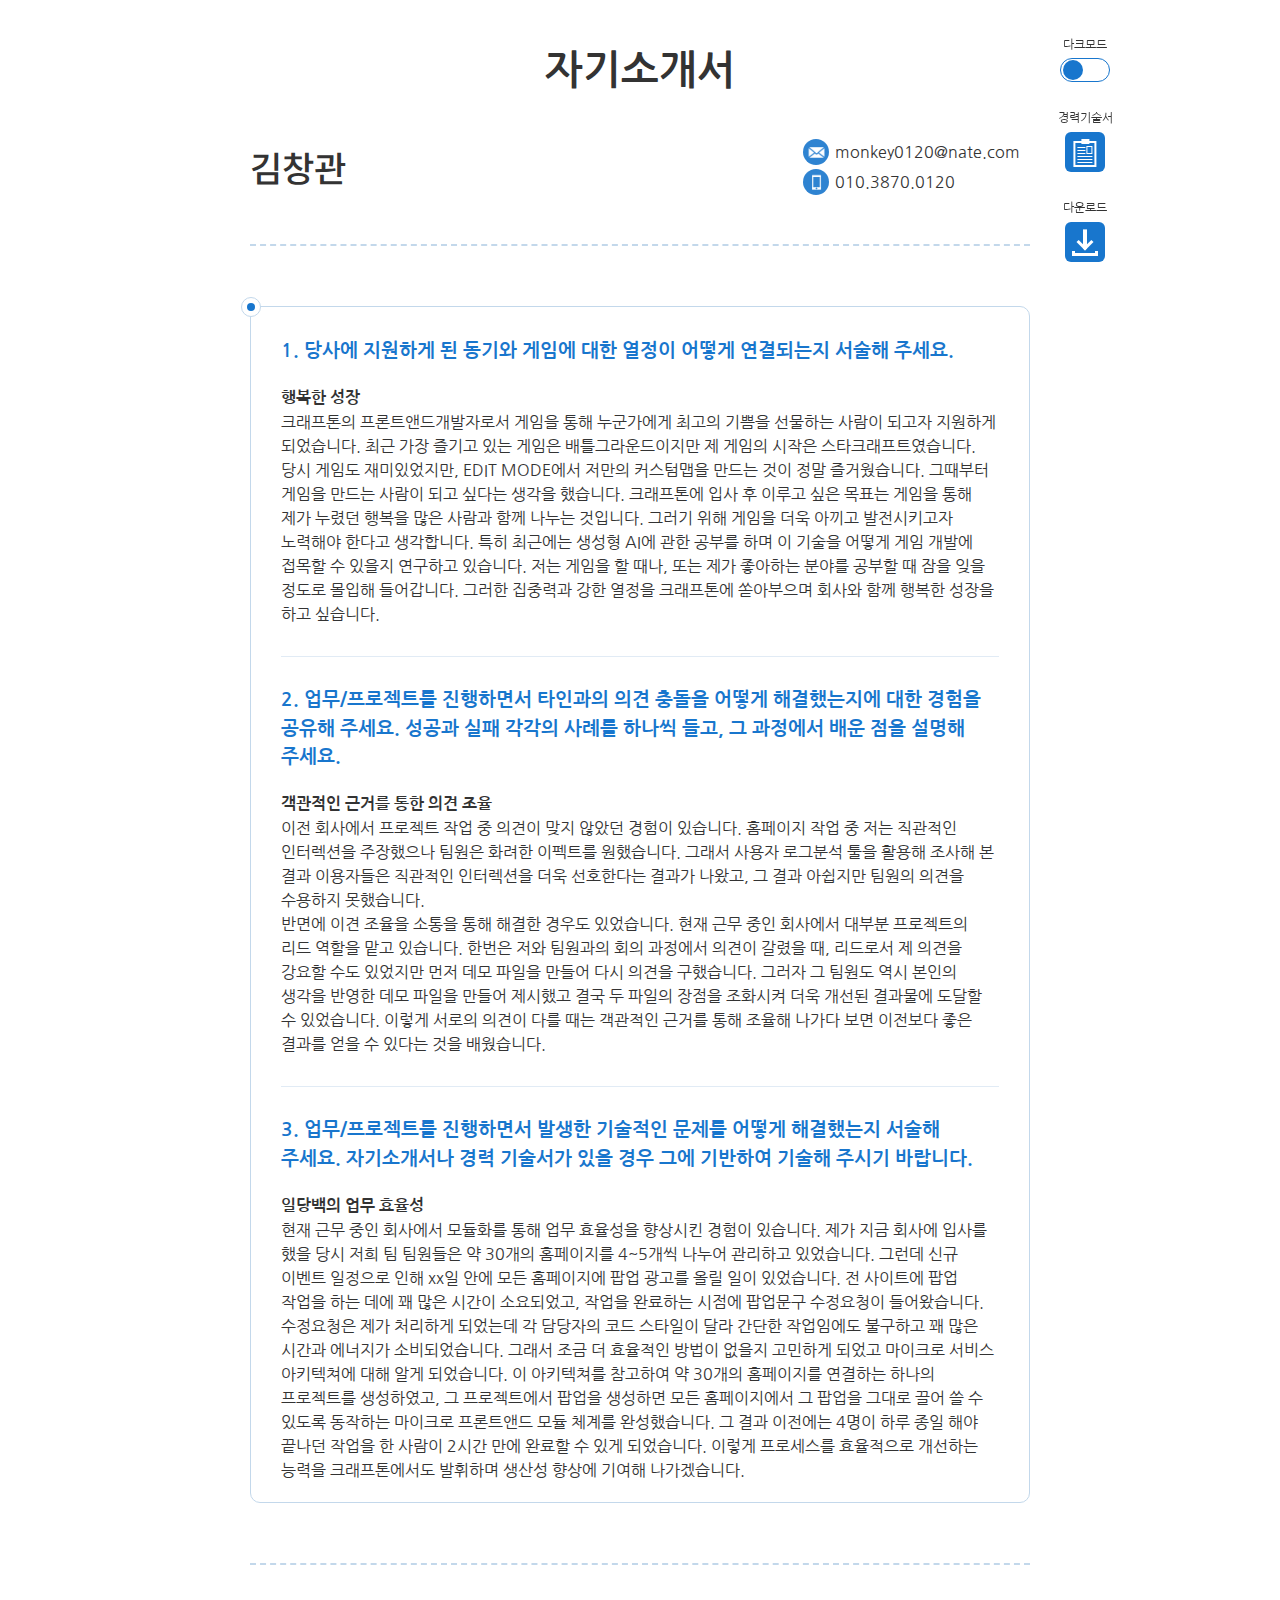
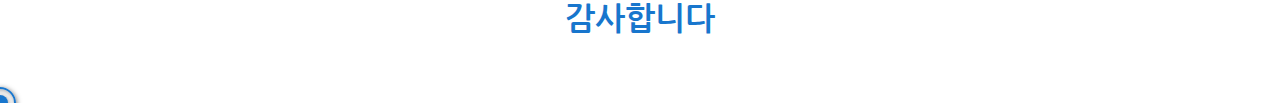
==== commit edbdee6b: "수정" ====
--- a/intro/index.html
+++ b/intro/index.html
@@ -19,6 +19,17 @@
 	<div id="wrap" data-device="pc" class="intro">
 		<div class="button_wrap">
 			<button type="button" class="toggle"></button>
+			<a href="/" class="link">
+				<i class="box">
+					<i class="line"></i>
+					<i class="line"></i>
+					<i class="line"></i>
+					<i class="line"></i>
+					<i class="line"></i>
+					<i class="line"></i>
+					<i class="line"></i>
+				</i>
+			</a>
 			<a target="_blank" href="../data/intro.pdf" class="download" download>
 				<i class="arrow"></i>
 				<i class="box"></i>
@@ -45,7 +56,7 @@
 								<h4>1. 당사에 지원하게 된 동기와 게임에 대한 열정이 어떻게 연결되는지 서술해 주세요.</h4>
 								<strong>행복한 성장</strong>
 								<p>
-									크래프톤의 프론트앤드개발자로서 게임을 통해 누군가에게 최고의 기쁨을 선물하는 사람이 되고자 지원하게 되었습니다. 최근 가장 즐기고 있는 게임은 배틀그라운드이지만 제 게임의 시작은 스타크래프트였습니다. 당시 게임도 재미있었지만, EDIT MODE에서 저만의 커스텀맵을 만드는 것이 정말 즐거웠습니다. 그때부터 게임을 만드는 사람이 되고 싶다는 생각을 했습니다. 크래프톤에 입사 후 이루고 싶은 목표는 게임을 통해 제가 누렸던 행복을 많은 사람과 함께 나누는 것입니다. 그러기 위해 게임을 더욱 아끼고 발전시키고자 노력해야 한다고 생각합니다. 특히 최근에는 성장형 AI에 관한 공부를 하며 이 기술을 어떻게 게임 개발에 접목할 수 있을지 연구하고 있습니다. 저는 게임을 할 때나, 또는 제가 좋아하는 분야를 공부할 때 잠을 잊을 정도로 몰입해 들어갑니다. 그러한 집중력과 강한 열정을 크래프톤에 쏟아부으며 회사와 함께 행복한 성장을 하고 싶습니다.
+									크래프톤의 프론트앤드개발자로서 게임을 통해 누군가에게 최고의 기쁨을 선물하는 사람이 되고자 지원하게 되었습니다. 최근 가장 즐기고 있는 게임은 배틀그라운드이지만 제 게임의 시작은 스타크래프트였습니다. 당시 게임도 재미있었지만, EDIT MODE에서 저만의 커스텀맵을 만드는 것이 정말 즐거웠습니다. 그때부터 게임을 만드는 사람이 되고 싶다는 생각을 했습니다. 크래프톤에 입사 후 이루고 싶은 목표는 게임을 통해 제가 누렸던 행복을 많은 사람과 함께 나누는 것입니다. 그러기 위해 게임을 더욱 아끼고 발전시키고자 노력해야 한다고 생각합니다. 특히 최근에는 생성형 AI에 관한 공부를 하며 이 기술을 어떻게 게임 개발에 접목할 수 있을지 연구하고 있습니다. 저는 게임을 할 때나, 또는 제가 좋아하는 분야를 공부할 때 잠을 잊을 정도로 몰입해 들어갑니다. 그러한 집중력과 강한 열정을 크래프톤에 쏟아부으며 회사와 함께 행복한 성장을 하고 싶습니다.
 								</p>
 							</li>
 							<li>
--- a/css/style.css
+++ b/css/style.css
@@ -43,22 +43,37 @@
 
 html,body {width:100%; height:100%;}
 #wrap {position: relative; margin: auto; padding: 40px 0.6em 30px; max-width: 800px; color: var(--txtColor); font-family: "Nanum Gothic", sans-serif; font-size: 16px; line-height: 1.5; word-break: keep-all;}
-#wrap[data-device="mo"] {padding-top: 2em;}
+#wrap[data-device="mo"] {padding-top: 2em; padding-bottom: 5em;}
 #wrap .button_wrap {display: flex; flex-wrap: wrap; padding-top: 1.1em; justify-content: center; position: fixed; z-index: 2; width: 50px; background-color: var(--docBgColor); border-radius: 3px; transition: background-color 0.4s;}
 #wrap .button_wrap .toggle {position: relative; width: 50px; height: 24px; border-radius: 20px; border: 1px solid var(--mainColor); background-color: var(--docBgColor);}
 #wrap[data-device="pc"] .button_wrap {top: 40px; left: 50%; margin-left: 420px;}
-#wrap[data-device="mo"] .button_wrap {bottom: 1em; right: 1em;}
-#wrap .toggle::before {content: "Dark Mode"; position: absolute; bottom: 100%; left: 50%; transform: translateX(-50%); margin-bottom: 5px; color: var(--txtColor); font-size: 0.6em; white-space: nowrap;}
+#wrap[data-device="mo"] .button_wrap {display: flex; justify-content: space-around; align-items: center; padding: 2em 0 0.6em; left: 0; right: 0; bottom: 0; width: 100%; border-top: 1px solid var(--mainColor); border-radius: 0; box-shadow: 0 0 1em rgba(0,0,0,0.4);}
+#wrap .toggle::before {content: "다크모드"; position: absolute; bottom: 100%; left: 50%; transform: translateX(-50%); margin-bottom: 5px; color: var(--txtColor); font-size: 0.75em; white-space: nowrap;}
 #wrap .toggle::after {content: ""; position: absolute; top: 50%; left: 2px; transform: translateY(-50%); width: 20px; height: 20px; border-radius: 50%; background-color: var(--mainColor);  transition: left 0.4s;}
 .dark #wrap .toggle::after {left: calc(100% - 21px);}
-#wrap .button_wrap .download {position: relative; margin-top: 40px; width: 40px; height: 40px; border-radius: 6px;background-color: var(--mainColor);}
+#wrap .button_wrap .download {position: relative; margin-top: 50px; width: 40px; height: 40px; border-radius: 6px;background-color: var(--mainColor);}
+#wrap[data-device="mo"] .button_wrap .download {margin-top: 0;}
 #wrap[data-device="pc"] .button_wrap .download:hover,
 #wrap[data-device="mo"] .button_wrap .download:active {background-color: #f00;}
-#wrap .download::before {content: "download"; position: absolute; bottom: 100%; left: 50%; transform: translateX(-50%); margin-bottom: 5px; color: var(--txtColor); font-size: 0.6em; white-space: nowrap;}
+#wrap .download::before {content: "다운로드"; position: absolute; bottom: 100%; left: 50%; transform: translateX(-50%); margin-bottom: 5px; color: var(--txtColor); font-size: 0.75em; white-space: nowrap;}
 #wrap .download .arrow {position: absolute; top: 50%; left: 50%; transform: translate(-50%, -50%);}
 #wrap .download .arrow::before {content: ""; position: absolute; top: 0; left: 0; transform: translate(-50%, -70%); width: 4px; height: 18px; background-color: var(--docBgColor);}
 #wrap .download .arrow::after {content: ""; position: absolute; top: 0; left: 0; transform: translate(-50%, -50%) rotate(45deg); width: 12px; height: 12px; border-bottom: 3px solid var(--docBgColor); border-right: 3px solid var(--docBgColor);}
 #wrap .download .box {position: absolute; bottom: 14%; left: 50%; transform: translateX(-50%); width: 26px; height: 5px; border: 3px solid var(--docBgColor); border-top: 0;}
+#wrap .button_wrap .link {position: relative; margin-top: 50px; width: 40px; height: 40px; border-radius: 6px;background-color: var(--mainColor);}
+#wrap[data-device="mo"] .button_wrap .link {margin-top: 0;}
+#wrap[data-device="pc"] .button_wrap .link:hover,
+#wrap[data-device="mo"] .button_wrap .link:active {background-color: #f00;}
+#wrap .link::before {content: "자기소개서"; position: absolute; bottom: 100%; left: 50%; transform: translateX(-50%); margin-bottom: 5px; color: var(--txtColor); font-size: 0.75em; text-align: center; white-space: pre;}
+#wrap.intro  .link::before {content: "경력기술서";}
+#wrap .link .box {position: absolute; top: 55%; left: 50%; transform: translate(-50%, -50%); padding: 11px 2px 0; width: 58%; height: 65%; border: 2px solid var(--docBgColor);}
+#wrap .link .box::before {content: ""; position: absolute; bottom: 100%; left: 50%; transform: translateX(-50%); margin-bottom: -1px; width: 8px; height: 5px; background-color: var(--docBgColor);}
+#wrap .link .box .line {display: block;}
+#wrap .link .box .line:nth-child(1) {position: absolute; top: 3px; right: 2px; width: 6px; height: 8px; border: 1px solid var(--docBgColor);}
+#wrap .link .box .line:nth-child(2) {position: absolute; top: 2px; left: 2px; width: 40%;}
+#wrap .link .box .line:nth-child(3) {position: absolute; top: 5px; left: 2px; width: 40%;}
+#wrap .link .box .line:nth-child(4) {position: absolute; top: 8px; left: 2px; width: 40%;}
+#wrap .link .box .line+.line {margin: auto; margin-top: 2px; height: 1px; background-color: var(--docBgColor);}
 
 .inner {position: relative; margin: auto; height: 100%;}
 
